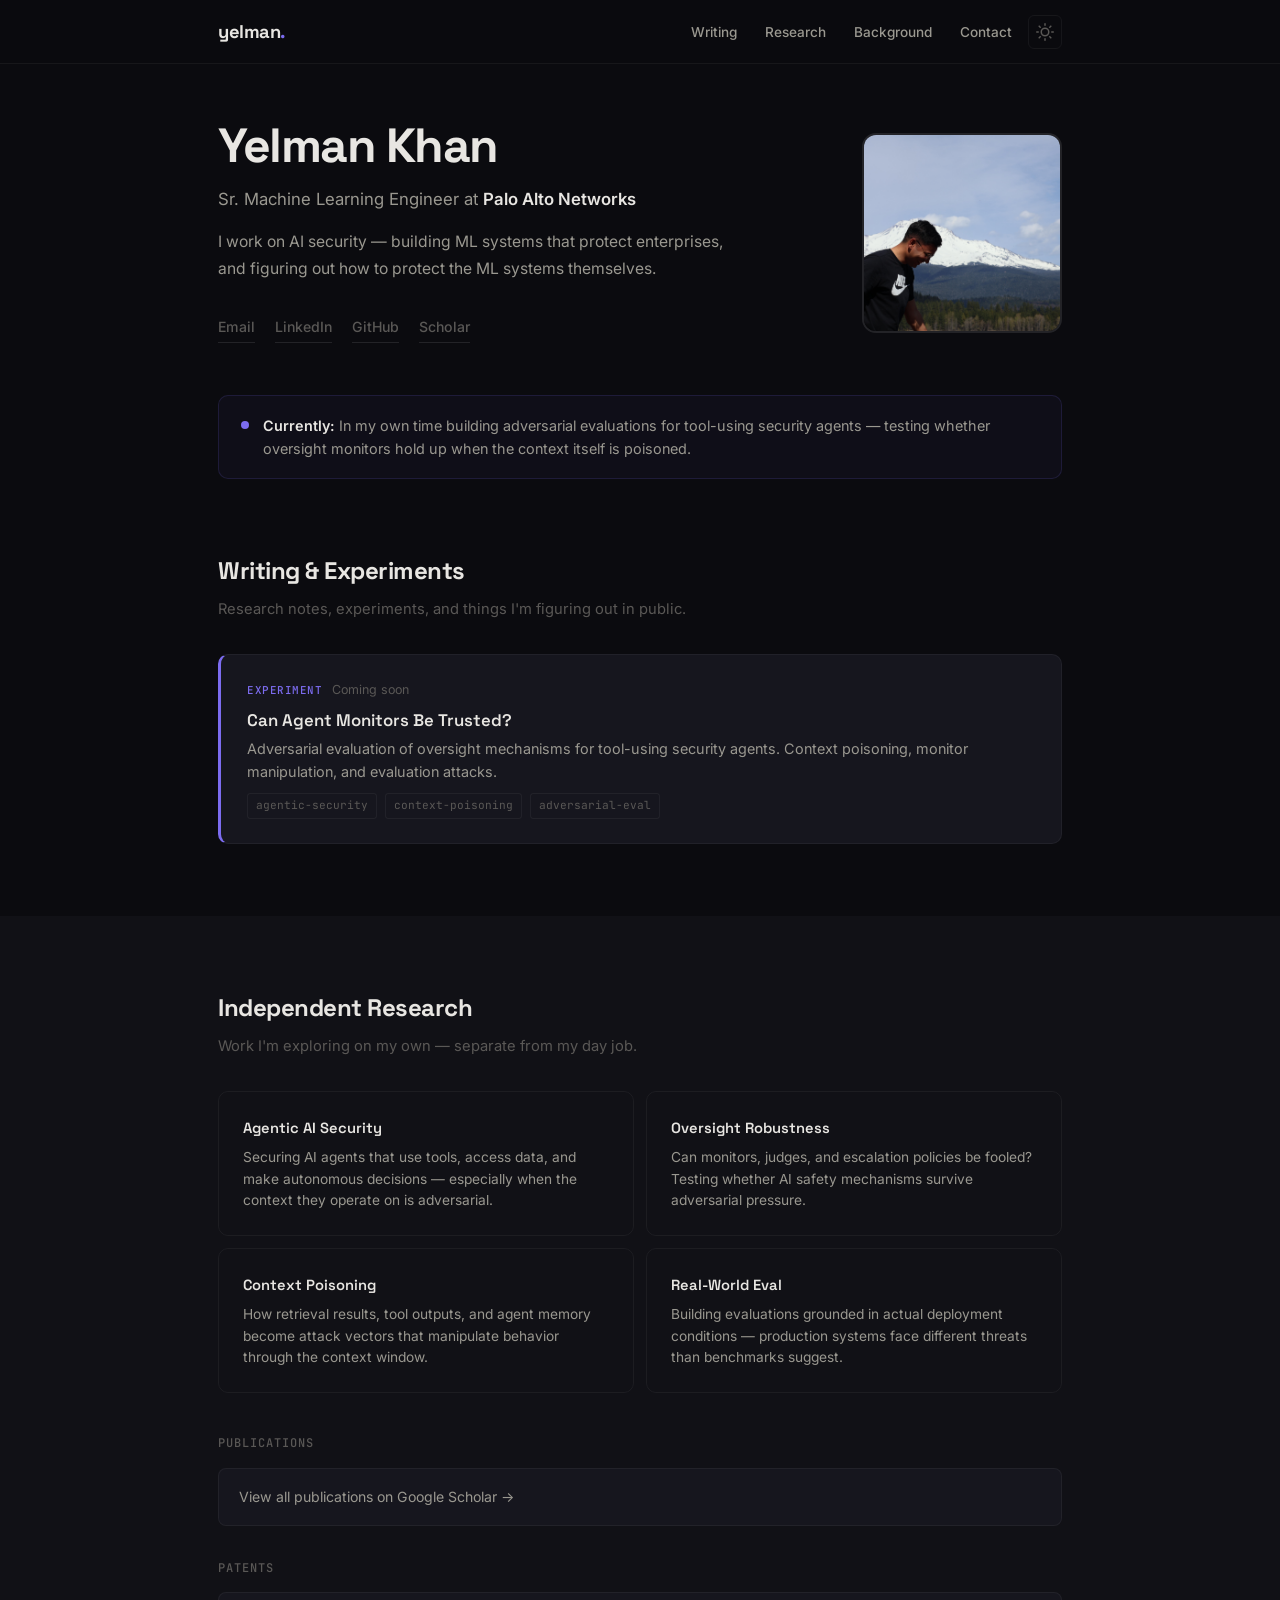
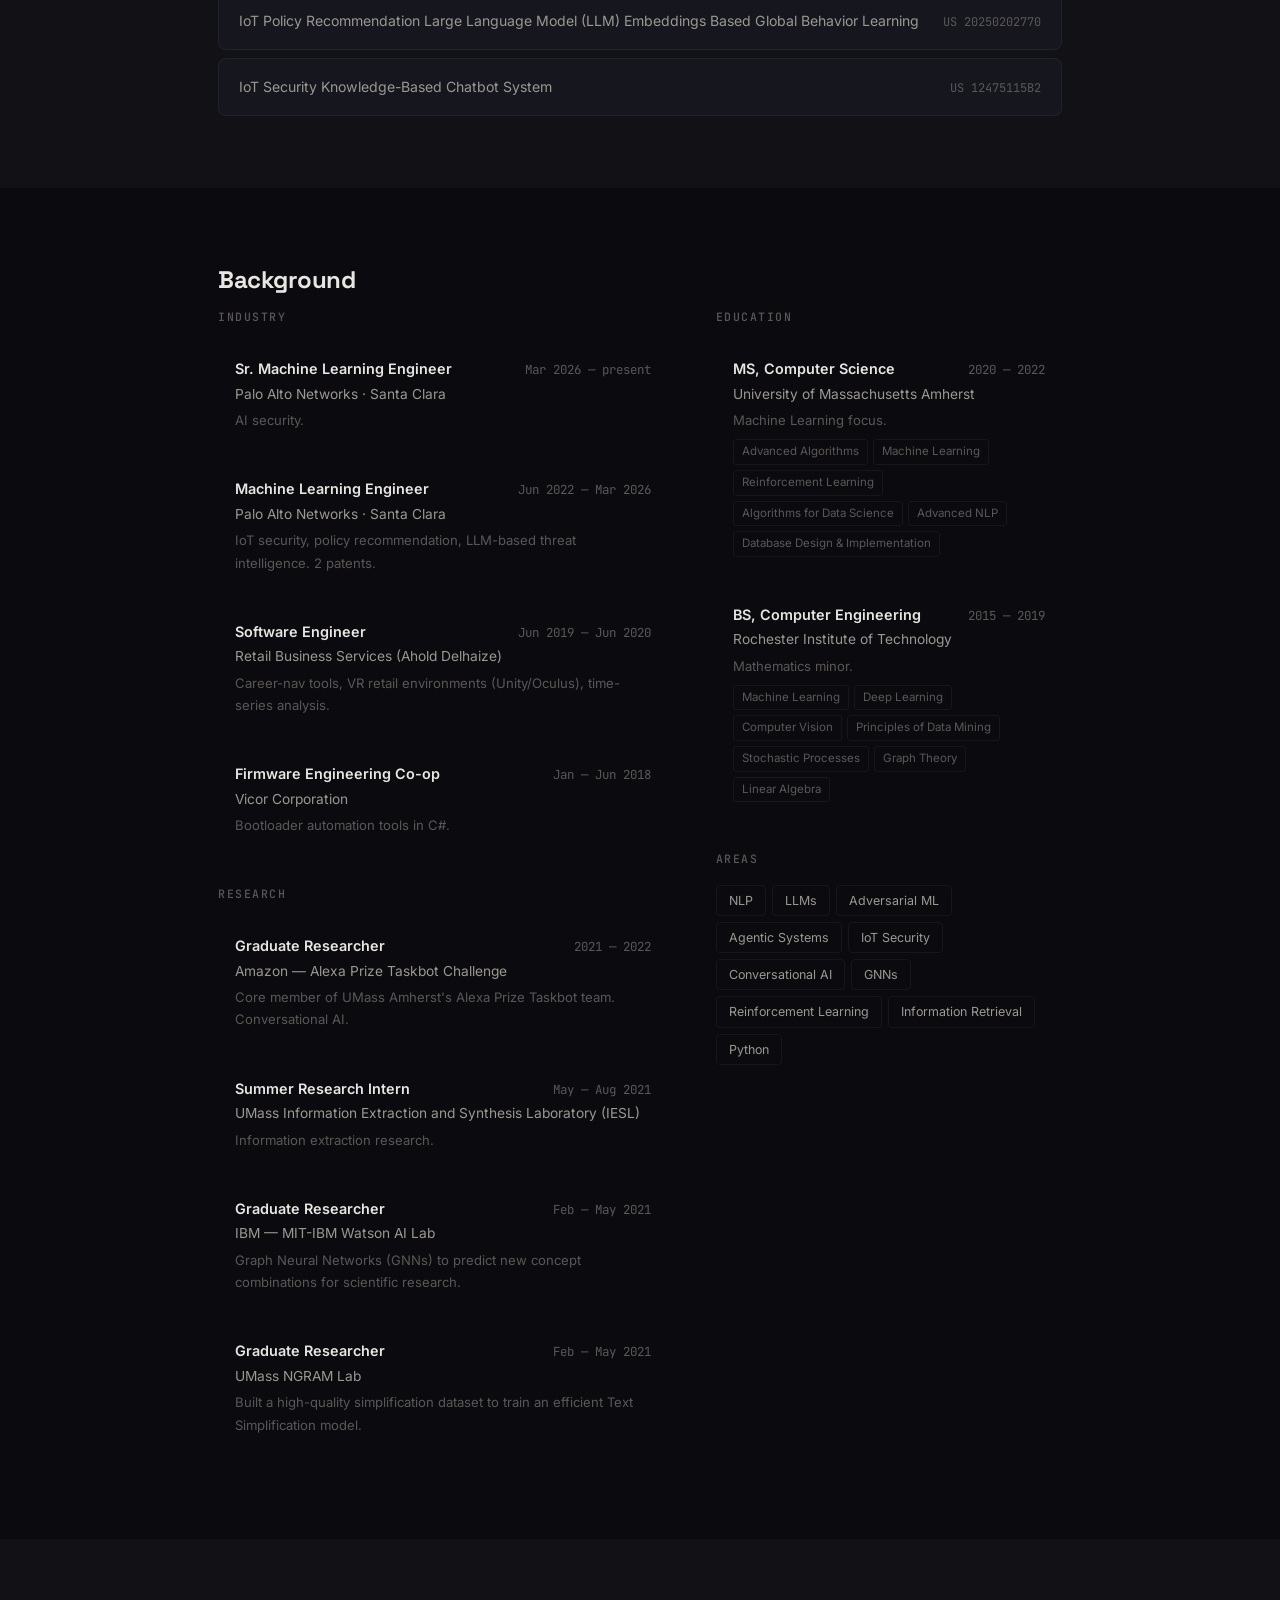
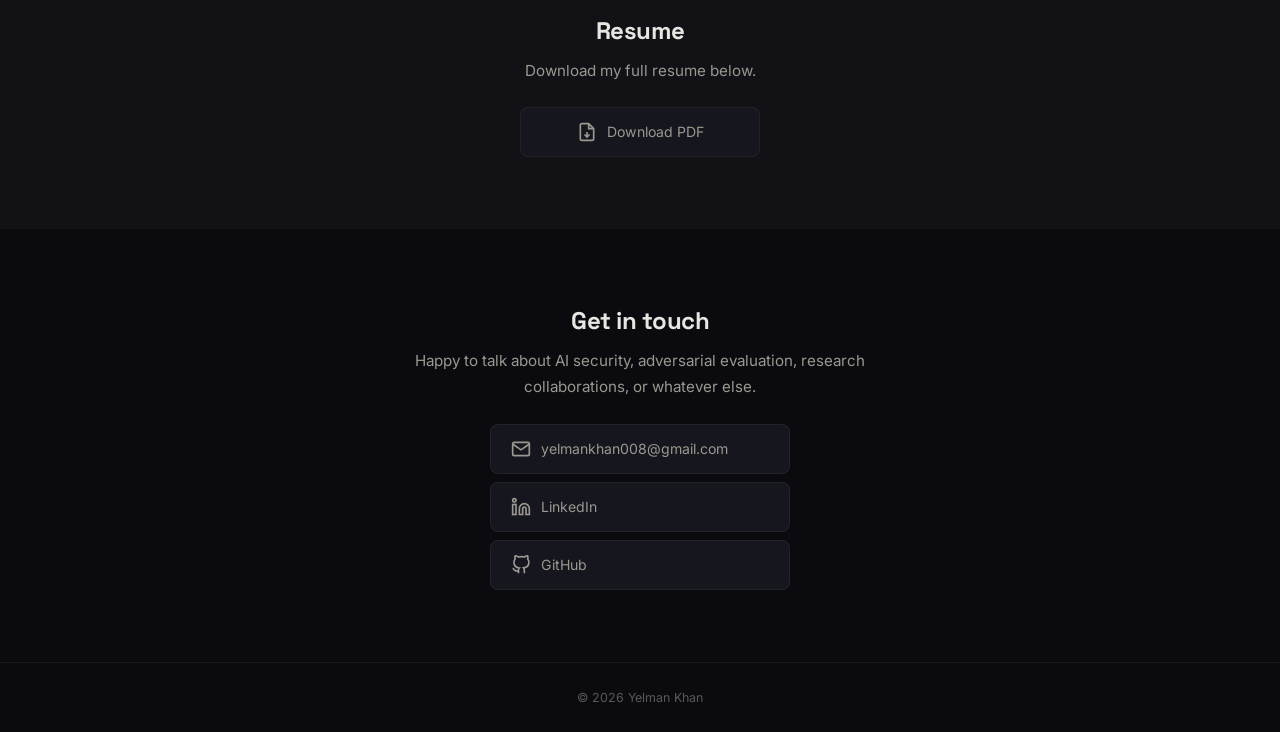
==== index.html @ 1934e23a "Add personal website" ====
<!DOCTYPE html>
<html lang="en" data-theme="dark">
<head>
    <meta charset="UTF-8">
    <meta name="viewport" content="width=device-width, initial-scale=1.0">
    <title>Yelman Khan — AI Security & ML</title>
    <meta name="description" content="Yelman Khan — Sr. Machine Learning Engineer at Palo Alto Networks. AI Security, adversarial robustness, agentic systems.">
    <link rel="preconnect" href="https://fonts.googleapis.com">
    <link rel="preconnect" href="https://fonts.gstatic.com" crossorigin>
    <link href="https://fonts.googleapis.com/css2?family=Inter:wght@300;400;500;600;700;800&family=Space+Grotesk:wght@500;600;700&family=JetBrains+Mono:wght@400;500&display=swap" rel="stylesheet">
    <link rel="stylesheet" href="css/style.css">
</head>
<body>
    <!-- Nav -->
    <nav class="nav" id="nav">
        <div class="nav-inner">
            <a href="#" class="nav-logo">yelman<span class="dot">.</span></a>
            <button class="nav-toggle" id="navToggle" aria-label="Toggle menu">
                <span></span><span></span><span></span>
            </button>
            <ul class="nav-links" id="navLinks">
                <li><a href="#writing">Writing</a></li>
                <li><a href="#research">Research</a></li>
                <li><a href="#background">Background</a></li>
                <li><a href="#contact">Contact</a></li>
            </ul>
            <button class="theme-toggle" id="themeToggle" aria-label="Toggle theme">
                <svg class="icon-sun" xmlns="http://www.w3.org/2000/svg" width="18" height="18" viewBox="0 0 24 24" fill="none" stroke="currentColor" stroke-width="2" stroke-linecap="round" stroke-linejoin="round"><circle cx="12" cy="12" r="5"/><line x1="12" y1="1" x2="12" y2="3"/><line x1="12" y1="21" x2="12" y2="23"/><line x1="4.22" y1="4.22" x2="5.64" y2="5.64"/><line x1="18.36" y1="18.36" x2="19.78" y2="19.78"/><line x1="1" y1="12" x2="3" y2="12"/><line x1="21" y1="12" x2="23" y2="12"/><line x1="4.22" y1="19.78" x2="5.64" y2="18.36"/><line x1="18.36" y1="5.64" x2="19.78" y2="4.22"/></svg>
                <svg class="icon-moon" xmlns="http://www.w3.org/2000/svg" width="18" height="18" viewBox="0 0 24 24" fill="none" stroke="currentColor" stroke-width="2" stroke-linecap="round" stroke-linejoin="round"><path d="M21 12.79A9 9 0 1 1 11.21 3 7 7 0 0 0 21 12.79z"/></svg>
            </button>
        </div>
    </nav>

    <!-- Hero -->
    <header class="hero">
        <div class="container">
            <div class="hero-layout">
                <div class="hero-text">
                    <h1 class="hero-name anim">Yelman Khan</h1>
                    <p class="hero-role anim">Sr. Machine Learning Engineer at <strong>Palo Alto Networks</strong></p>
                    <p class="hero-bio anim">I work on AI security — building ML systems that protect enterprises, and figuring out how to protect the ML systems themselves.</p>
                    <div class="hero-links anim">
                        <a href="mailto:yelmankhan008@gmail.com">Email</a>
                        <a href="https://www.linkedin.com/in/yelman-khan-9a937210a/" target="_blank">LinkedIn</a>
                        <a href="https://github.com/yelmankhan008" target="_blank">GitHub</a>
                        <a href="https://scholar.google.com/citations?user=-5Nh5FgAAAAJ&hl=en" target="_blank">Scholar</a>
                    </div>
                </div>
                <div class="hero-photo anim">
                    <img src="assets/profile.jpg" alt="Yelman Khan">
                </div>
            </div>
        </div>
    </header>

    <!-- Currently -->
    <section class="section-tight">
        <div class="container">
            <div class="now-bar">
                <span class="now-pulse"></span>
                <p><strong>Currently:</strong> In my own time building adversarial evaluations for tool-using security agents — testing whether oversight monitors hold up when the context itself is poisoned.</p>
            </div>
        </div>
    </section>

    <!-- Writing -->
    <section class="section" id="writing">
        <div class="container">
            <h2 class="section-heading scroll-in">Writing & Experiments</h2>
            <p class="section-sub scroll-in">Research notes, experiments, and things I'm figuring out in public.</p>

            <div class="writing-grid">
                <article class="w-card w-featured scroll-in">
                    <div class="w-meta">
                        <span class="w-tag">Experiment</span>
                        <span class="w-date">Coming soon</span>
                    </div>
                    <h3>Can Agent Monitors Be Trusted?</h3>
                    <p>Adversarial evaluation of oversight mechanisms for tool-using security agents. Context poisoning, monitor manipulation, and evaluation attacks.</p>
                    <div class="w-topics">
                        <span>agentic-security</span>
                        <span>context-poisoning</span>
                        <span>adversarial-eval</span>
                    </div>
                </article>
            </div>
        </div>
    </section>

    <!-- Independent Research -->
    <section class="section section-alt" id="research">
        <div class="container">
            <h2 class="section-heading scroll-in">Independent Research</h2>
            <p class="section-sub scroll-in">Work I'm exploring on my own — separate from my day job.</p>

            <div class="research-grid">
                <div class="r-card scroll-in">
                    <h3>Agentic AI Security</h3>
                    <p>Securing AI agents that use tools, access data, and make autonomous decisions — especially when the context they operate on is adversarial.</p>
                </div>
                <div class="r-card scroll-in">
                    <h3>Oversight Robustness</h3>
                    <p>Can monitors, judges, and escalation policies be fooled? Testing whether AI safety mechanisms survive adversarial pressure.</p>
                </div>
                <div class="r-card scroll-in">
                    <h3>Context Poisoning</h3>
                    <p>How retrieval results, tool outputs, and agent memory become attack vectors that manipulate behavior through the context window.</p>
                </div>
                <div class="r-card scroll-in">
                    <h3>Real-World Eval</h3>
                    <p>Building evaluations grounded in actual deployment conditions — production systems face different threats than benchmarks suggest.</p>
                </div>
            </div>

            <!-- Publications -->
            <h3 class="sub-heading scroll-in">Publications</h3>
            <div class="patents-row">
                <div class="p-card scroll-in">
                    <a href="https://scholar.google.com/citations?user=-5Nh5FgAAAAJ&hl=en" target="_blank" class="p-title">View all publications on Google Scholar &rarr;</a>
                </div>
            </div>

            <!-- Patents -->
            <h3 class="sub-heading scroll-in" style="margin-top: 32px;">Patents</h3>
            <div class="patents-row">
                <div class="p-card scroll-in">
                    <a href="https://patents.google.com/patent/US20250202770A1" target="_blank" class="p-title">IoT Policy Recommendation Large Language Model (LLM) Embeddings Based Global Behavior Learning</a>
                    <code>US 20250202770</code>
                </div>
                <div class="p-card scroll-in">
                    <a href="https://patents.google.com/patent/US12475115B2" target="_blank" class="p-title">IoT Security Knowledge-Based Chatbot System</a>
                    <code>US 12475115B2</code>
                </div>
            </div>
        </div>
    </section>

    <!-- Background -->
    <section class="section" id="background">
        <div class="container">
            <h2 class="section-heading scroll-in">Background</h2>

            <div class="bg-grid">
                <div class="bg-col">
                    <h4 class="bg-label scroll-in">Industry</h4>

                    <div class="bg-item scroll-in">
                        <div class="bg-top">
                            <span class="bg-role">Sr. Machine Learning Engineer</span>
                            <span class="bg-dates">Mar 2026 — present</span>
                        </div>
                        <div class="bg-org">Palo Alto Networks · Santa Clara</div>
                        <div class="bg-desc">AI security.</div>
                    </div>

                    <div class="bg-item scroll-in">
                        <div class="bg-top">
                            <span class="bg-role">Machine Learning Engineer</span>
                            <span class="bg-dates">Jun 2022 — Mar 2026</span>
                        </div>
                        <div class="bg-org">Palo Alto Networks · Santa Clara</div>
                        <div class="bg-desc">IoT security, policy recommendation, LLM-based threat intelligence. 2 patents.</div>
                    </div>

                    <div class="bg-item scroll-in">
                        <div class="bg-top">
                            <span class="bg-role">Software Engineer</span>
                            <span class="bg-dates">Jun 2019 — Jun 2020</span>
                        </div>
                        <div class="bg-org">Retail Business Services (Ahold Delhaize)</div>
                        <div class="bg-desc">Career-nav tools, VR retail environments (Unity/Oculus), time-series analysis.</div>
                    </div>

                    <div class="bg-item scroll-in">
                        <div class="bg-top">
                            <span class="bg-role">Firmware Engineering Co-op</span>
                            <span class="bg-dates">Jan — Jun 2018</span>
                        </div>
                        <div class="bg-org">Vicor Corporation</div>
                        <div class="bg-desc">Bootloader automation tools in C#.</div>
                    </div>

                    <h4 class="bg-label scroll-in" style="margin-top: 32px;">Research</h4>

                    <div class="bg-item scroll-in">
                        <div class="bg-top">
                            <span class="bg-role">Graduate Researcher</span>
                            <span class="bg-dates">2021 — 2022</span>
                        </div>
                        <div class="bg-org">Amazon — Alexa Prize Taskbot Challenge</div>
                        <div class="bg-desc">Core member of UMass Amherst's Alexa Prize Taskbot team. Conversational AI.</div>
                    </div>

                    <div class="bg-item scroll-in">
                        <div class="bg-top">
                            <span class="bg-role">Summer Research Intern</span>
                            <span class="bg-dates">May — Aug 2021</span>
                        </div>
                        <div class="bg-org">UMass Information Extraction and Synthesis Laboratory (IESL)</div>
                        <div class="bg-desc">Information extraction research.</div>
                    </div>

                    <div class="bg-item scroll-in">
                        <div class="bg-top">
                            <span class="bg-role">Graduate Researcher</span>
                            <span class="bg-dates">Feb — May 2021</span>
                        </div>
                        <div class="bg-org">IBM — MIT-IBM Watson AI Lab</div>
                        <div class="bg-desc">Graph Neural Networks (GNNs) to predict new concept combinations for scientific research.</div>
                    </div>

                    <div class="bg-item scroll-in">
                        <div class="bg-top">
                            <span class="bg-role">Graduate Researcher</span>
                            <span class="bg-dates">Feb — May 2021</span>
                        </div>
                        <div class="bg-org">UMass NGRAM Lab</div>
                        <div class="bg-desc">Built a high-quality simplification dataset to train an efficient Text Simplification model.</div>
                    </div>
                </div>

                <div class="bg-col">
                    <h4 class="bg-label scroll-in">Education</h4>

                    <div class="bg-item scroll-in">
                        <div class="bg-top">
                            <span class="bg-role">MS, Computer Science</span>
                            <span class="bg-dates">2020 — 2022</span>
                        </div>
                        <div class="bg-org">University of Massachusetts Amherst</div>
                        <div class="bg-desc">Machine Learning focus.</div>
                        <div class="bg-courses">
                            <span>Advanced Algorithms</span>
                            <span>Machine Learning</span>
                            <span>Reinforcement Learning</span>
                            <span>Algorithms for Data Science</span>
                            <span>Advanced NLP</span>
                            <span>Database Design & Implementation</span>
                        </div>
                    </div>

                    <div class="bg-item scroll-in">
                        <div class="bg-top">
                            <span class="bg-role">BS, Computer Engineering</span>
                            <span class="bg-dates">2015 — 2019</span>
                        </div>
                        <div class="bg-org">Rochester Institute of Technology</div>
                        <div class="bg-desc">Mathematics minor.</div>
                        <div class="bg-courses">
                            <span>Machine Learning</span>
                            <span>Deep Learning</span>
                            <span>Computer Vision</span>
                            <span>Principles of Data Mining</span>
                            <span>Stochastic Processes</span>
                            <span>Graph Theory</span>
                            <span>Linear Algebra</span>
                        </div>
                    </div>

                    <h4 class="bg-label scroll-in" style="margin-top: 32px;">Areas</h4>
                    <div class="areas scroll-in">
                        <span>NLP</span>
                        <span>LLMs</span>
                        <span>Adversarial ML</span>
                        <span>Agentic Systems</span>
                        <span>IoT Security</span>
                        <span>Conversational AI</span>
                        <span>GNNs</span>
                        <span>Reinforcement Learning</span>
                        <span>Information Retrieval</span>
                        <span>Python</span>
                    </div>
                </div>
            </div>
        </div>
    </section>

    <!-- Resume -->
    <section class="section section-alt" id="resume">
        <div class="container">
            <div class="contact-center">
                <h2 class="section-heading scroll-in">Resume</h2>
                <p class="contact-note scroll-in">Download my full resume below.</p>
                <a href="assets/resume.pdf" target="_blank" class="c-card scroll-in" style="display: inline-flex; max-width: 240px; justify-content: center;">
                    <svg width="20" height="20" viewBox="0 0 24 24" fill="none" stroke="currentColor" stroke-width="2"><path d="M14 2H6a2 2 0 0 0-2 2v16a2 2 0 0 0 2 2h12a2 2 0 0 0 2-2V8z"/><polyline points="14 2 14 8 20 8"/><line x1="12" y1="18" x2="12" y2="12"/><polyline points="9 15 12 18 15 15"/></svg>
                    Download PDF
                </a>
            </div>
        </div>
    </section>

    <!-- Contact -->
    <section class="section" id="contact">
        <div class="container">
            <div class="contact-center">
                <h2 class="section-heading scroll-in">Get in touch</h2>
                <p class="contact-note scroll-in">Happy to talk about AI security, adversarial evaluation, research collaborations, or whatever else.</p>
                <div class="contact-cards scroll-in">
                    <a href="mailto:yelmankhan008@gmail.com" class="c-card">
                        <svg width="20" height="20" viewBox="0 0 24 24" fill="none" stroke="currentColor" stroke-width="2"><rect x="2" y="4" width="20" height="16" rx="2"/><path d="M22 6l-10 7L2 6"/></svg>
                        yelmankhan008@gmail.com
                    </a>
                    <a href="https://www.linkedin.com/in/yelman-khan-9a937210a/" target="_blank" class="c-card">
                        <svg width="20" height="20" viewBox="0 0 24 24" fill="none" stroke="currentColor" stroke-width="2"><path d="M16 8a6 6 0 0 1 6 6v7h-4v-7a2 2 0 0 0-4 0v7h-4v-7a6 6 0 0 1 6-6z"/><rect x="2" y="9" width="4" height="12"/><circle cx="4" cy="4" r="2"/></svg>
                        LinkedIn
                    </a>
                    <a href="https://github.com/yelmankhan008" target="_blank" class="c-card">
                        <svg width="20" height="20" viewBox="0 0 24 24" fill="none" stroke="currentColor" stroke-width="2"><path d="M9 19c-5 1.5-5-2.5-7-3m14 6v-3.87a3.37 3.37 0 0 0-.94-2.61c3.14-.35 6.44-1.54 6.44-7A5.44 5.44 0 0 0 20 4.77 5.07 5.07 0 0 0 19.91 1S18.73.65 16 2.48a13.38 13.38 0 0 0-7 0C6.27.65 5.09 1 5.09 1A5.07 5.07 0 0 0 5 4.77a5.44 5.44 0 0 0-1.5 3.78c0 5.42 3.3 6.61 6.44 7A3.37 3.37 0 0 0 9 18.13V22"/></svg>
                        GitHub
                    </a>
                </div>
            </div>
        </div>
    </section>

    <footer class="footer">
        <div class="container">
            <p>&copy; 2026 Yelman Khan</p>
        </div>
    </footer>

    <script src="js/main.js"></script>
</body>
</html>
---- css/style.css ----
/* ===========================
   V6 — Refined
   v1's visual energy + v4's substance
   Grown-up, not student. Confident, not loud.
   =========================== */

:root {
    --heading: 'Space Grotesk', sans-serif;
    --body: 'Inter', sans-serif;
    --mono: 'JetBrains Mono', monospace;
    --max-w: 900px;
    --nav-h: 64px;
    --radius: 10px;
    --ease: cubic-bezier(0.25, 0.46, 0.45, 0.94);
}

[data-theme="dark"] {
    --bg: #0b0b0f;
    --bg-2: #111116;
    --bg-card: #16161e;
    --bg-card-h: #1c1c28;
    --text: #e8e6e2;
    --text-2: #9a9890;
    --text-3: #5a5856;
    --accent: #7c6cf0;
    --accent-h: #9488ff;
    --accent-soft: rgba(124, 108, 240, 0.08);
    --accent-border: rgba(124, 108, 240, 0.2);
    --border: rgba(255,255,255,0.05);
    --border-h: rgba(255,255,255,0.1);
    --nav-bg: rgba(11,11,15,0.85);
    --now-bg: rgba(124, 108, 240, 0.04);
    --now-border: rgba(124, 108, 240, 0.15);
}

[data-theme="light"] {
    --bg: #fafaf8;
    --bg-2: #f2f1ee;
    --bg-card: #fff;
    --bg-card-h: #f8f7f5;
    --text: #1a1a1e;
    --text-2: #555;
    --text-3: #999;
    --accent: #5a4ed0;
    --accent-h: #4840b0;
    --accent-soft: rgba(90, 78, 208, 0.05);
    --accent-border: rgba(90, 78, 208, 0.15);
    --border: rgba(0,0,0,0.06);
    --border-h: rgba(0,0,0,0.1);
    --nav-bg: rgba(250,250,248,0.85);
    --now-bg: rgba(90, 78, 208, 0.03);
    --now-border: rgba(90, 78, 208, 0.12);
}

*, *::before, *::after { margin: 0; padding: 0; box-sizing: border-box; }
html { scroll-behavior: smooth; scroll-padding-top: var(--nav-h); }

body {
    font-family: var(--body);
    background: var(--bg);
    color: var(--text);
    line-height: 1.7;
    -webkit-font-smoothing: antialiased;
    transition: background 0.3s var(--ease), color 0.3s var(--ease);
}

a {
    color: var(--accent);
    text-decoration: none;
    transition: color 0.2s;
}
a:hover { color: var(--accent-h); }
strong { font-weight: 600; color: var(--text); }

.container {
    max-width: var(--max-w);
    margin: 0 auto;
    padding: 0 28px;
}

/* ===== NAV ===== */
.nav {
    position: fixed; top: 0; left: 0; right: 0;
    height: var(--nav-h);
    background: var(--nav-bg);
    backdrop-filter: blur(16px);
    -webkit-backdrop-filter: blur(16px);
    border-bottom: 1px solid var(--border);
    z-index: 100;
}

.nav-inner {
    max-width: var(--max-w);
    margin: 0 auto; padding: 0 28px;
    height: 100%;
    display: flex; align-items: center;
}

.nav-logo {
    font-family: var(--heading);
    font-size: 1.15rem;
    font-weight: 700;
    color: var(--text);
    letter-spacing: -0.5px;
}
.nav-logo:hover { color: var(--accent); }
.dot { color: var(--accent); }

.nav-links {
    display: flex; list-style: none;
    gap: 28px; margin-left: auto; margin-right: 16px;
}

.nav-links a {
    font-size: 0.85rem;
    font-weight: 500;
    color: var(--text-2);
    position: relative;
}

.nav-links a::after {
    content: '';
    position: absolute; bottom: -4px; left: 0;
    width: 0; height: 1.5px;
    background: var(--accent);
    transition: width 0.25s var(--ease);
}

.nav-links a:hover { color: var(--text); }
.nav-links a:hover::after { width: 100%; }

.theme-toggle {
    background: none;
    border: 1px solid var(--border);
    border-radius: 6px;
    padding: 7px;
    cursor: pointer;
    color: var(--text-3);
    display: flex; align-items: center;
    transition: all 0.2s;
}
.theme-toggle:hover { color: var(--accent); border-color: var(--accent); }

[data-theme="dark"] .icon-moon { display: none; }
[data-theme="light"] .icon-sun { display: none; }

.nav-toggle {
    display: none; flex-direction: column; gap: 4px;
    background: none; border: none; cursor: pointer; padding: 4px;
    margin-left: auto; margin-right: 12px;
}
.nav-toggle span {
    display: block; width: 20px; height: 2px;
    background: var(--text); border-radius: 1px;
    transition: all 0.2s;
}

/* ===== HERO ===== */
.hero {
    padding: calc(var(--nav-h) + 56px) 0 32px;
}

.hero-layout {
    display: flex;
    align-items: center;
    gap: 48px;
}

.hero-text { flex: 1; }

.hero-name {
    font-family: var(--heading);
    font-size: clamp(2.2rem, 5vw, 3rem);
    font-weight: 800;
    letter-spacing: -1.5px;
    line-height: 1.1;
    margin-bottom: 12px;
}

.hero-role {
    font-size: 1.05rem;
    color: var(--text-2);
    margin-bottom: 16px;
}

.hero-bio {
    font-size: 0.98rem;
    color: var(--text-2);
    line-height: 1.7;
    margin-bottom: 24px;
    max-width: 520px;
}

.hero-links {
    display: flex; gap: 20px;
}

.hero-links a {
    font-size: 0.88rem;
    font-weight: 500;
    color: var(--text-3);
    padding: 8px 0;
    position: relative;
}

.hero-links a::after {
    content: '';
    position: absolute; bottom: 4px; left: 0;
    width: 100%; height: 1px;
    background: var(--border-h);
    transition: background 0.2s;
}

.hero-links a:hover { color: var(--accent); }
.hero-links a:hover::after { background: var(--accent); }

.hero-photo {
    flex-shrink: 0;
    width: 200px; height: 200px;
    border-radius: 14px;
    overflow: hidden;
    border: 2px solid var(--border-h);
}

.hero-photo img {
    width: 100%; height: 100%;
    object-fit: cover;
    object-position: center top;
    transition: transform 0.4s var(--ease);
}

.hero-photo:hover img {
    transform: scale(1.03);
}

/* ===== NOW BAR ===== */
.section-tight { padding: 16px 0 0; }

.now-bar {
    display: flex; align-items: flex-start; gap: 14px;
    padding: 18px 22px;
    background: var(--now-bg);
    border: 1px solid var(--now-border);
    border-radius: var(--radius);
}

.now-pulse {
    width: 8px; height: 8px;
    border-radius: 50%;
    background: var(--accent);
    margin-top: 7px;
    flex-shrink: 0;
    animation: pulse 2.5s ease-in-out infinite;
}

@keyframes pulse {
    0%, 100% { opacity: 1; box-shadow: 0 0 0 0 var(--accent-soft); }
    50% { opacity: 0.5; box-shadow: 0 0 0 6px transparent; }
}

.now-bar p {
    font-size: 0.9rem;
    color: var(--text-2);
    line-height: 1.6;
}

/* ===== SECTIONS ===== */
.section { padding: 72px 0; }
.section-alt { background: var(--bg-2); }

.section-heading {
    font-family: var(--heading);
    font-size: 1.5rem;
    font-weight: 700;
    letter-spacing: -0.5px;
    margin-bottom: 6px;
}

.section-sub {
    color: var(--text-3);
    font-size: 0.92rem;
    margin-bottom: 32px;
}

/* ===== WRITING ===== */
.writing-grid {
    display: flex;
    flex-direction: column;
    gap: 12px;
}

.w-card {
    padding: 24px 26px;
    background: var(--bg-card);
    border: 1px solid var(--border);
    border-radius: var(--radius);
    transition: all 0.25s var(--ease);
    cursor: pointer;
}

.w-card:hover {
    background: var(--bg-card-h);
    border-color: var(--border-h);
    transform: translateY(-2px);
    box-shadow: 0 6px 20px rgba(0,0,0,0.05);
}

.w-featured {
    border-left: 3px solid var(--accent);
}

.w-meta {
    display: flex; gap: 10px; align-items: center;
    margin-bottom: 8px;
}

.w-tag {
    font-family: var(--mono);
    font-size: 0.68rem;
    font-weight: 500;
    text-transform: uppercase;
    letter-spacing: 0.5px;
    color: var(--accent);
}

.w-date {
    font-size: 0.78rem;
    color: var(--text-3);
}

.w-card h3 {
    font-family: var(--heading);
    font-size: 1.05rem;
    font-weight: 600;
    margin-bottom: 6px;
    line-height: 1.35;
}

.w-card p {
    font-size: 0.9rem;
    color: var(--text-2);
    line-height: 1.6;
    margin-bottom: 10px;
}

.w-topics {
    display: flex; gap: 8px; flex-wrap: wrap;
}

.w-topics span {
    font-family: var(--mono);
    font-size: 0.7rem;
    color: var(--text-3);
    padding: 2px 8px;
    border: 1px solid var(--border);
    border-radius: 3px;
}

/* ===== RESEARCH ===== */
.research-grid {
    display: grid;
    grid-template-columns: 1fr 1fr;
    gap: 12px;
    margin-bottom: 40px;
}

.r-card {
    padding: 24px;
    border: 1px solid var(--border);
    border-radius: var(--radius);
    transition: all 0.2s var(--ease);
}

.r-card:hover {
    background: var(--bg-card-h);
    transform: translateY(-2px);
}

.r-card h3 {
    font-family: var(--heading);
    font-size: 0.92rem;
    font-weight: 600;
    margin-bottom: 6px;
}

.r-card p {
    font-size: 0.86rem;
    color: var(--text-2);
    line-height: 1.55;
}

.sub-heading {
    font-family: var(--mono);
    font-size: 0.75rem;
    font-weight: 500;
    text-transform: uppercase;
    letter-spacing: 1px;
    color: var(--text-3);
    margin-bottom: 14px;
}

.patents-row {
    display: flex; flex-direction: column; gap: 8px;
}

.p-card {
    display: flex; justify-content: space-between; align-items: baseline;
    gap: 16px; flex-wrap: wrap;
    padding: 16px 20px;
    background: var(--bg-card);
    border: 1px solid var(--border);
    border-radius: 8px;
}

.p-title {
    font-size: 0.88rem;
    color: var(--text-2);
}

.p-card code {
    font-family: var(--mono);
    font-size: 0.75rem;
    color: var(--text-3);
    white-space: nowrap;
}

/* ===== BACKGROUND ===== */
.bg-grid {
    display: grid;
    grid-template-columns: 1.3fr 1fr;
    gap: 48px;
}

.bg-label {
    font-family: var(--mono);
    font-size: 0.72rem;
    font-weight: 500;
    text-transform: uppercase;
    letter-spacing: 1.5px;
    color: var(--text-3);
    margin-bottom: 16px;
}

.bg-item {
    margin-bottom: 16px;
    padding: 14px 16px;
    border-radius: 8px;
    border: 1px solid transparent;
    transition: all 0.2s;
}

.bg-item:hover {
    background: var(--bg-card);
    border-color: var(--border);
}

.bg-top {
    display: flex;
    justify-content: space-between;
    align-items: baseline;
    gap: 12px;
    flex-wrap: wrap;
}

.bg-role {
    font-weight: 600;
    font-size: 0.9rem;
}

.bg-dates {
    font-size: 0.78rem;
    color: var(--text-3);
    font-family: var(--mono);
}

.bg-org {
    font-size: 0.86rem;
    color: var(--text-2);
    margin-top: 1px;
}

.bg-desc {
    font-size: 0.82rem;
    color: var(--text-3);
    margin-top: 3px;
}

.bg-courses {
    display: flex;
    flex-wrap: wrap;
    gap: 5px;
    margin-top: 8px;
}

.bg-courses span {
    font-size: 0.72rem;
    padding: 2px 8px;
    border: 1px solid var(--border);
    border-radius: 3px;
    color: var(--text-3);
}

.p-title {
    font-size: 0.88rem;
    color: var(--text-2);
    flex: 1;
}

.areas {
    display: flex; flex-wrap: wrap; gap: 6px;
}

.areas span {
    font-size: 0.78rem;
    padding: 4px 12px;
    border: 1px solid var(--border);
    border-radius: 4px;
    color: var(--text-2);
    transition: all 0.15s;
}

.areas span:hover {
    border-color: var(--accent);
    color: var(--accent);
}

/* ===== CONTACT ===== */
.contact-center {
    text-align: center;
    max-width: 500px;
    margin: 0 auto;
}

.contact-note {
    color: var(--text-2);
    font-size: 0.95rem;
    margin-bottom: 24px;
}

.contact-cards {
    display: flex;
    flex-direction: column;
    gap: 8px;
    align-items: center;
}

.c-card {
    display: inline-flex;
    align-items: center; gap: 10px;
    padding: 12px 20px;
    background: var(--bg-card);
    border: 1px solid var(--border);
    border-radius: 8px;
    color: var(--text-2);
    font-size: 0.88rem;
    width: 100%;
    max-width: 300px;
    transition: all 0.2s;
}

.c-card:hover {
    border-color: var(--accent);
    color: var(--accent);
    transform: translateY(-1px);
}

.c-card svg { flex-shrink: 0; }

/* ===== FOOTER ===== */
.footer {
    padding: 24px 0;
    text-align: center;
    border-top: 1px solid var(--border);
}

.footer p {
    font-size: 0.78rem;
    color: var(--text-3);
}

/* ===== ANIMATIONS ===== */
.anim {
    opacity: 0;
    transform: translateY(20px);
    animation: fadeUp 0.5s var(--ease) forwards;
}
.anim:nth-child(1) { animation-delay: 0.05s; }
.anim:nth-child(2) { animation-delay: 0.12s; }
.anim:nth-child(3) { animation-delay: 0.2s; }
.anim:nth-child(4) { animation-delay: 0.28s; }
.anim:nth-child(5) { animation-delay: 0.36s; }

@keyframes fadeUp {
    to { opacity: 1; transform: translateY(0); }
}

.scroll-in {
    opacity: 0;
    transform: translateY(14px);
    transition: opacity 0.45s var(--ease), transform 0.45s var(--ease);
}
.scroll-in.visible {
    opacity: 1;
    transform: translateY(0);
}

/* ===== RESPONSIVE ===== */
@media (max-width: 768px) {
    .nav-toggle { display: flex; }

    .nav-links {
        position: fixed;
        top: var(--nav-h); left: 0; right: 0;
        background: var(--nav-bg);
        backdrop-filter: blur(16px);
        flex-direction: column;
        padding: 20px 28px; gap: 16px;
        border-bottom: 1px solid var(--border);
        transform: translateY(-120%);
        opacity: 0; pointer-events: none;
        transition: all 0.3s var(--ease);
    }

    .nav-links.open {
        transform: translateY(0);
        opacity: 1; pointer-events: all;
    }

    .hero-layout {
        flex-direction: column-reverse;
        text-align: center;
    }

    .hero-photo { width: 160px; height: 160px; }
    .hero-bio { max-width: 100%; }
    .hero-links { justify-content: center; }

    .research-grid { grid-template-columns: 1fr; }
    .bg-grid { grid-template-columns: 1fr; gap: 32px; }
}
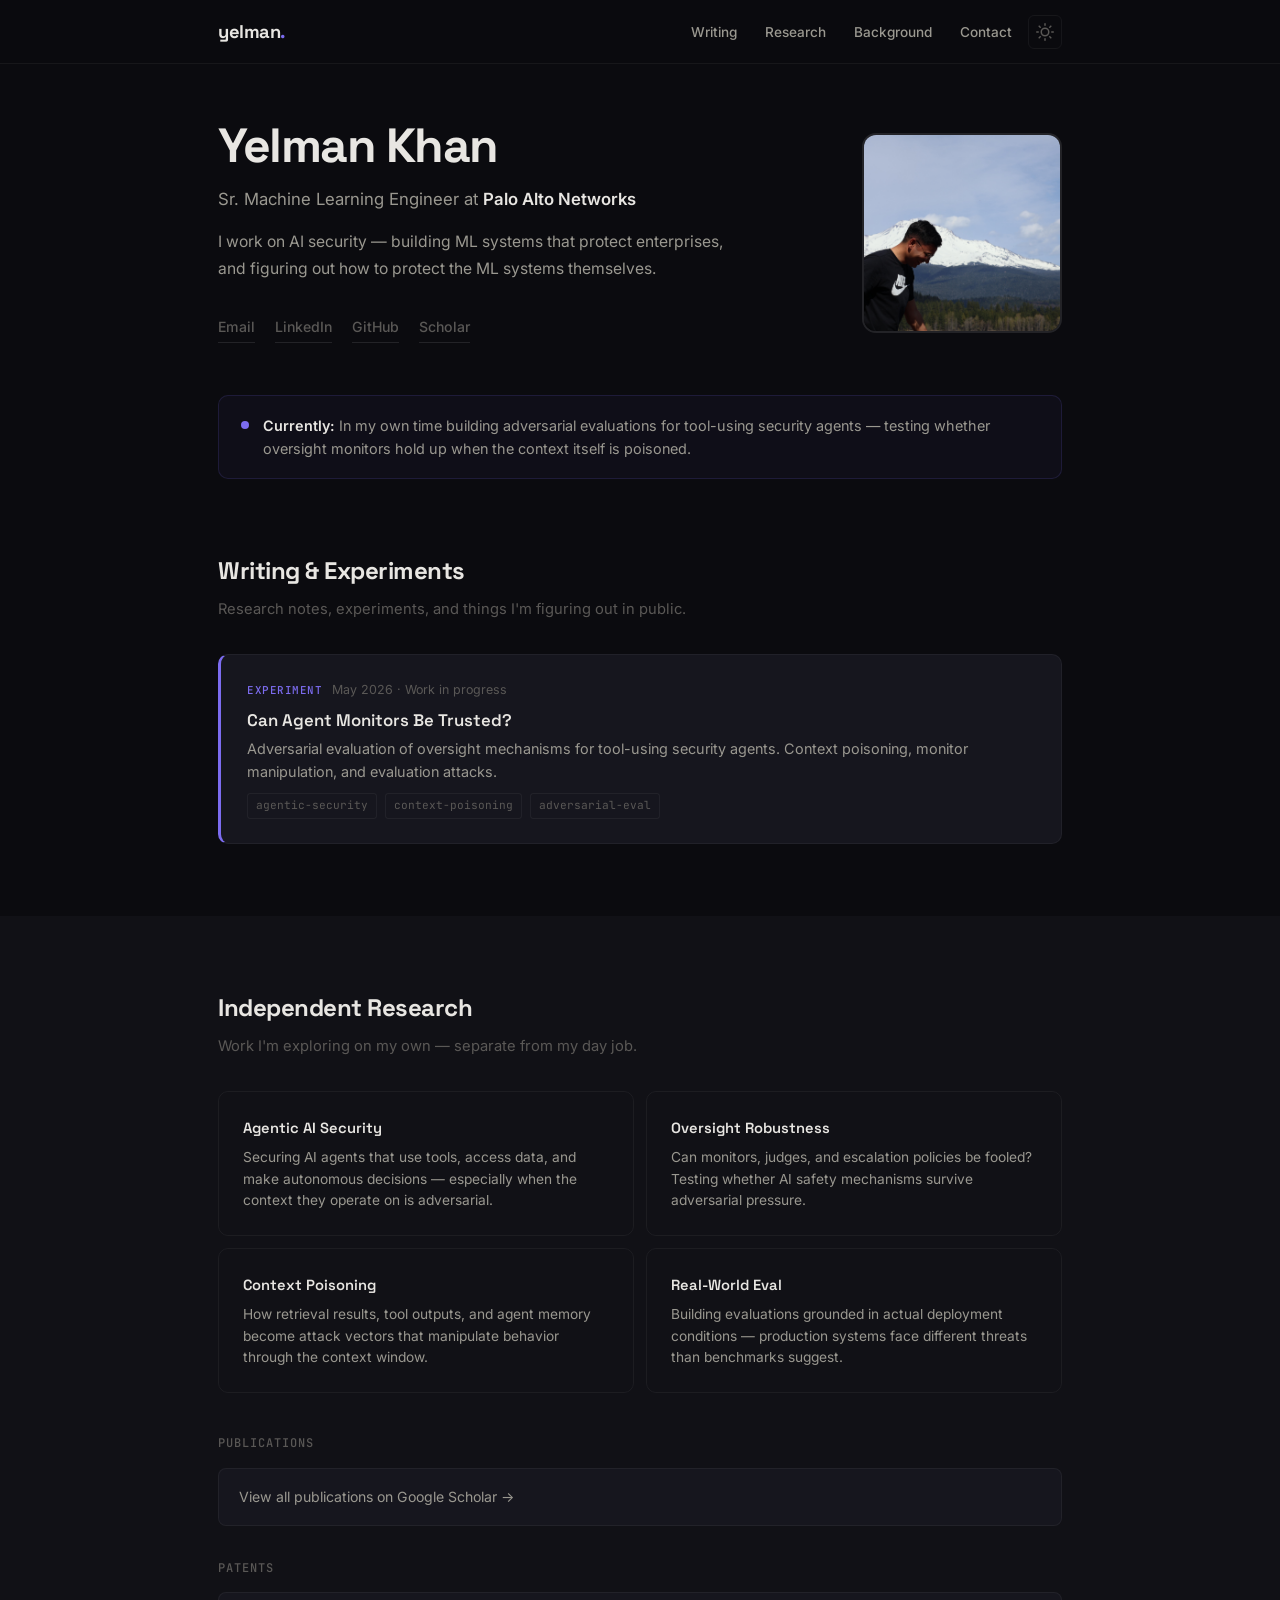
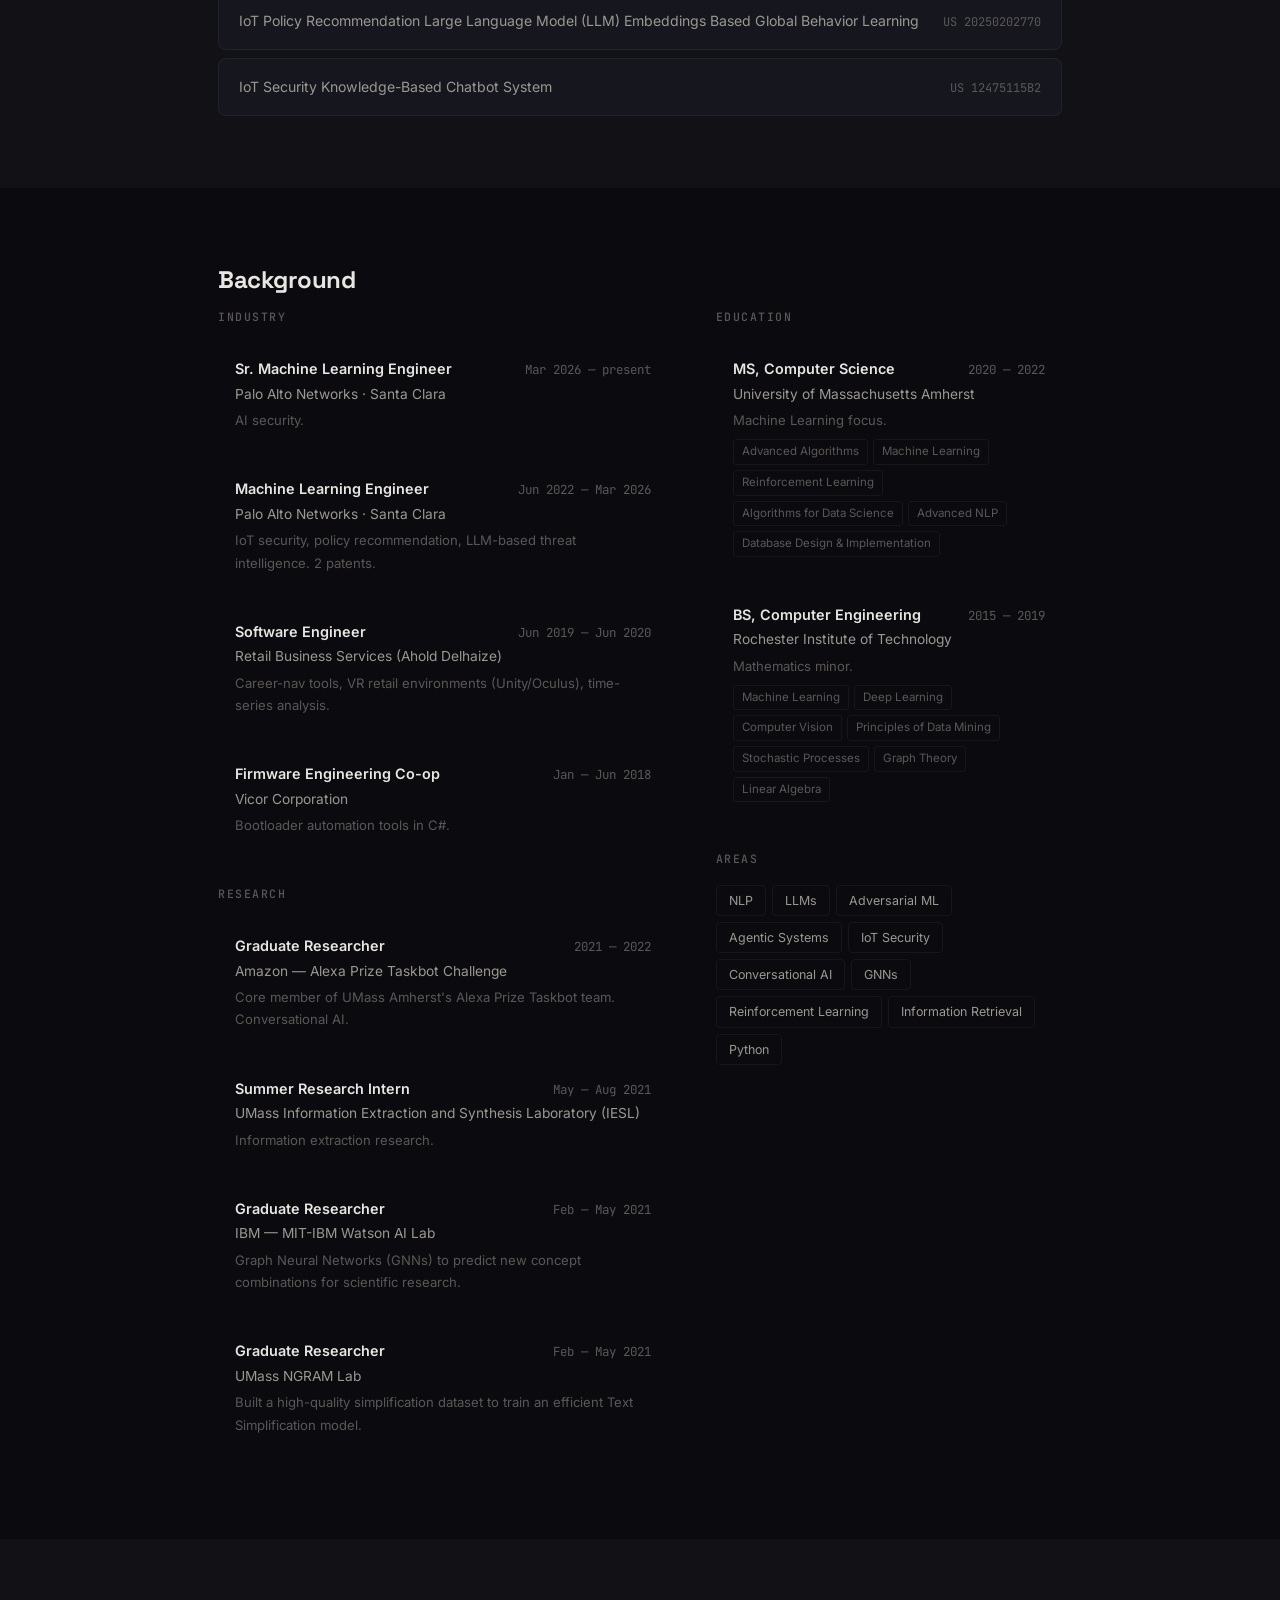
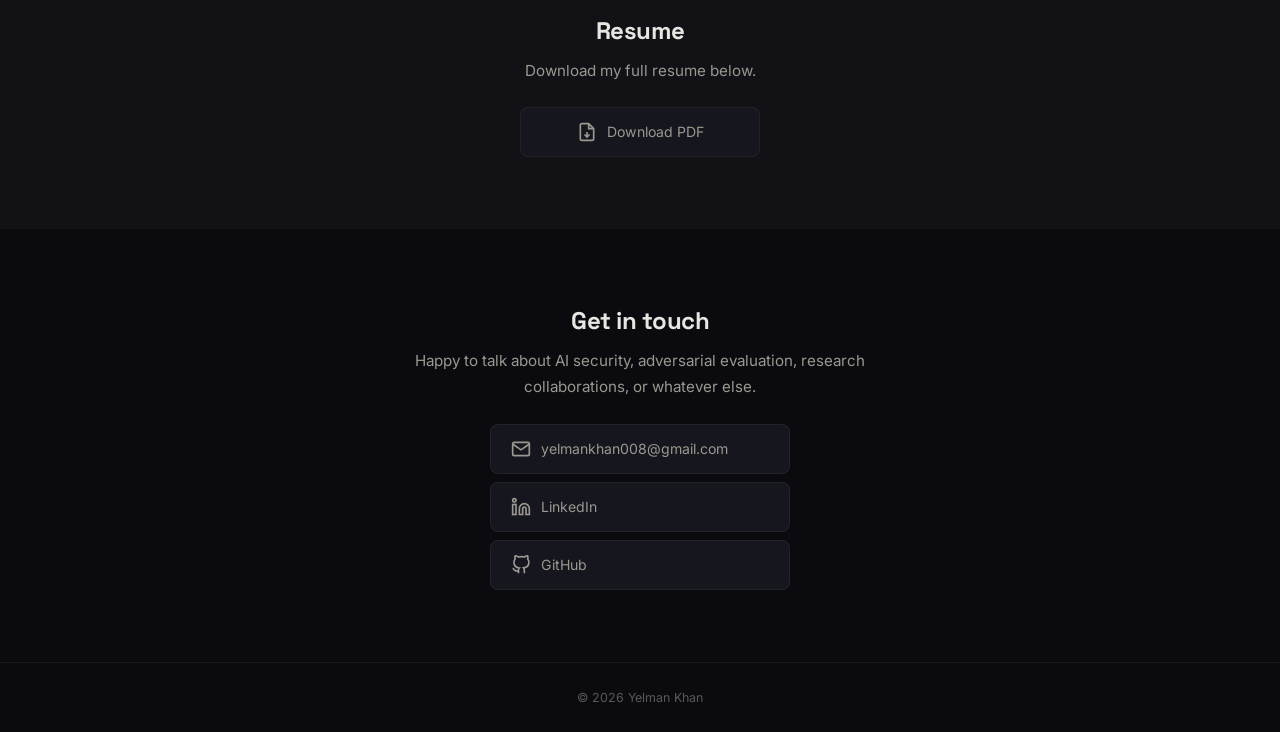
==== commit c287094c: "Update writing card date and restyle experiment page" ====
--- a/index.html
+++ b/index.html
@@ -70,10 +70,10 @@
             <p class="section-sub scroll-in">Research notes, experiments, and things I'm figuring out in public.</p>
 
             <div class="writing-grid">
-                <article class="w-card w-featured scroll-in">
+                <a href="writing/context-poisoning-eval.html" target="_blank" class="w-card w-featured scroll-in" style="display: block; color: inherit;">
                     <div class="w-meta">
                         <span class="w-tag">Experiment</span>
-                        <span class="w-date">Coming soon</span>
+                        <span class="w-date">May 2026 · Work in progress</span>
                     </div>
                     <h3>Can Agent Monitors Be Trusted?</h3>
                     <p>Adversarial evaluation of oversight mechanisms for tool-using security agents. Context poisoning, monitor manipulation, and evaluation attacks.</p>
@@ -82,7 +82,7 @@
                         <span>context-poisoning</span>
                         <span>adversarial-eval</span>
                     </div>
-                </article>
+                </a>
             </div>
         </div>
     </section>
